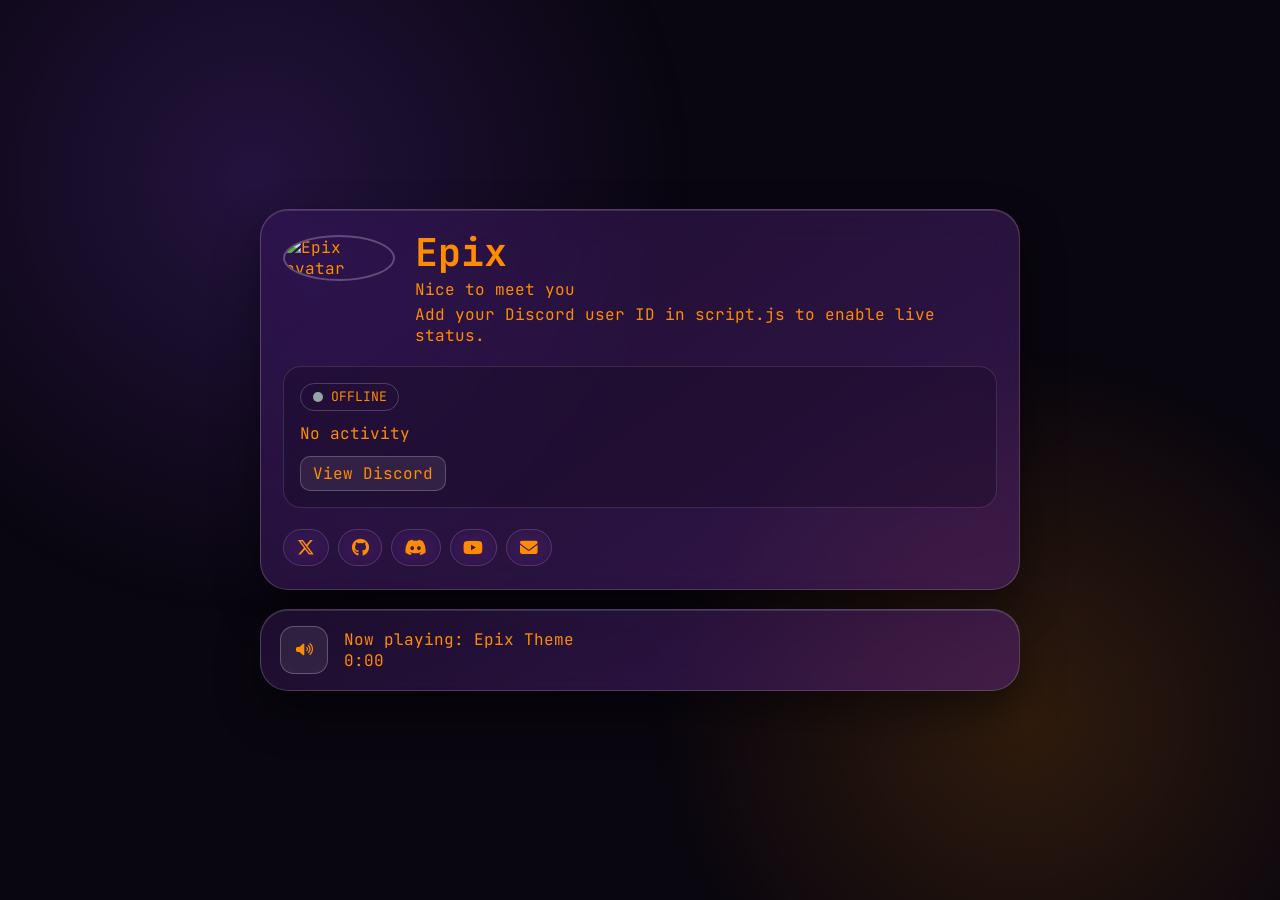
==== index.html @ b4834372 "Build Epix glass profile landing page Co-authored-by: furreddev <278587715+furreddev@users.noreply.g" ====
<!DOCTYPE html>
<html lang="en">
  <head>
    <meta charset="UTF-8" />
    <meta name="viewport" content="width=device-width, initial-scale=1.0" />
    <title>Epix</title>
    <link rel="preconnect" href="https://fonts.googleapis.com" />
    <link rel="preconnect" href="https://fonts.gstatic.com" crossorigin />
    <link
      href="https://fonts.googleapis.com/css2?family=JetBrains+Mono:wght@400;600;700&display=swap"
      rel="stylesheet"
    />
    <link
      rel="stylesheet"
      href="https://cdnjs.cloudflare.com/ajax/libs/font-awesome/6.5.2/css/all.min.css"
      integrity="sha512-SnH5WK+bZxgPHs44uWix+LLJAJ9/2PkPKZ5QiAj6Ta86w+fsb2TkR4j8QxihfU7V1L0Xbgc7PoWv4r5R9EJfNQ=="
      crossorigin="anonymous"
      referrerpolicy="no-referrer"
    />
    <link rel="stylesheet" href="/styles.css" />
  </head>
  <body>
    <div class="bg-layer" aria-hidden="true"></div>
    <div class="bg-overlay" aria-hidden="true"></div>

    <main class="page" id="page">
      <section class="card parallax" data-depth="0.06">
        <header class="hero">
          <div class="avatar-wrap">
            <img id="avatar" class="avatar" alt="Epix avatar" />
            <img id="avatarDecoration" class="avatar-decoration hidden" alt="Avatar decoration" />
          </div>
          <div class="hero-meta">
            <h1 id="displayName">Epix</h1>
            <p class="subtitle">Nice to meet you</p>
            <p id="guildTag" class="meta-line"></p>
            <p id="discordStatus" class="meta-line">Loading Discord status...</p>
          </div>
        </header>

        <section class="live-panel parallax" data-depth="0.1">
          <div class="status-pill" id="statusPill">
            <span class="status-dot"></span>
            <span id="statusText">offline</span>
          </div>
          <p id="activityText" class="activity">No activity</p>
          <a id="discordProfileLink" class="glass-btn" href="#" target="_blank" rel="noreferrer">View Discord</a>
        </section>

        <nav class="links parallax" data-depth="0.14" id="socialLinks" aria-label="Social links">
          <span class="liquid-slider" id="liquidSlider" aria-hidden="true"></span>
        </nav>

        <p id="secretHint" class="secret hidden">🔐 Secret unlocked: <a href="/epixssecret">/epixssecret</a></p>
      </section>

      <section class="player parallax" data-depth="0.12">
        <button id="musicToggle" class="icon-btn" aria-label="Toggle music">
          <i class="fa-solid fa-volume-high"></i>
        </button>
        <div class="track-meta">
          <p id="trackTitle">Now playing: Epix Theme</p>
          <p id="trackTime">0:00</p>
        </div>
        <audio id="audio" preload="metadata" loop></audio>
      </section>
    </main>

    <script src="/script.js" type="module"></script>
  </body>
</html>
---- styles.css ----
:root {
  --orange: #ff8c00;
  --orange-soft: #ffaf47;
  --ink: #100913;
  --glass: rgba(57, 26, 87, 0.42);
  --glass-strong: rgba(82, 35, 119, 0.56);
  --border: rgba(255, 255, 255, 0.18);
}

* {
  box-sizing: border-box;
}

html,
body {
  margin: 0;
  min-height: 100%;
  font-family: "JetBrains Mono", monospace;
  color: var(--orange);
  overflow: hidden;
  background: #09060f;
}

body {
  position: relative;
}

.bg-layer,
.bg-overlay {
  position: fixed;
  inset: 0;
  pointer-events: none;
}

.bg-layer {
  background: url("https://github.com/user-attachments/assets/e97b6171-0906-4d56-8779-c8ed8e560cd1") center/cover no-repeat;
  transform: scale(1.06);
}

.bg-overlay {
  background: radial-gradient(circle at 20% 20%, rgba(143, 73, 255, 0.2), transparent 35%),
    radial-gradient(circle at 80% 80%, rgba(255, 138, 0, 0.16), transparent 30%);
}

.page {
  position: relative;
  min-height: 100vh;
  display: grid;
  place-content: center;
  gap: 1.2rem;
  z-index: 1;
  padding: 1.5rem;
}

.card,
.player {
  width: min(90vw, 760px);
  backdrop-filter: blur(20px) saturate(145%);
  -webkit-backdrop-filter: blur(20px) saturate(145%);
  border: 1px solid var(--border);
  background: linear-gradient(145deg, var(--glass), var(--glass-strong));
  border-radius: 28px;
  box-shadow: inset 0 1px 0 rgba(255, 255, 255, 0.12), 0 20px 45px rgba(0, 0, 0, 0.45);
}

.card {
  padding: 1.4rem;
}

.hero {
  display: flex;
  gap: 1.2rem;
  align-items: center;
}

.avatar-wrap {
  width: 112px;
  height: 112px;
  position: relative;
  flex-shrink: 0;
}

.avatar {
  width: 100%;
  height: 100%;
  border-radius: 50%;
  border: 2px solid rgba(255, 255, 255, 0.25);
  object-fit: cover;
}

.avatar-decoration {
  position: absolute;
  inset: -7%;
  width: 114%;
  height: 114%;
  object-fit: contain;
  pointer-events: none;
}

.hero-meta h1 {
  margin: 0;
  font-size: clamp(2rem, 3vw, 2.55rem);
  line-height: 1.1;
}

.subtitle,
.meta-line {
  margin: 0.25rem 0;
}

.live-panel {
  margin-top: 1rem;
  padding: 1rem;
  border-radius: 18px;
  border: 1px solid rgba(255, 255, 255, 0.12);
  background: rgba(22, 10, 32, 0.35);
}

.status-pill {
  display: inline-flex;
  align-items: center;
  gap: 0.5rem;
  padding: 0.28rem 0.72rem;
  border-radius: 999px;
  border: 1px solid rgba(255, 255, 255, 0.2);
  font-size: 0.82rem;
  text-transform: uppercase;
}

.status-dot {
  width: 0.62rem;
  height: 0.62rem;
  border-radius: 50%;
  background: #95a5a6;
}

.activity {
  margin: 0.75rem 0;
}

.glass-btn {
  display: inline-block;
  color: var(--orange);
  text-decoration: none;
  border-radius: 10px;
  padding: 0.4rem 0.75rem;
  border: 1px solid rgba(255, 255, 255, 0.22);
  background: rgba(255, 255, 255, 0.08);
}

.links {
  margin-top: 1.3rem;
  position: relative;
  display: flex;
  gap: 0.55rem;
  flex-wrap: wrap;
}

.social-link {
  position: relative;
  color: var(--orange);
  text-decoration: none;
  border: 1px solid rgba(255, 255, 255, 0.16);
  border-radius: 999px;
  padding: 0.55rem 0.8rem;
  display: inline-flex;
  align-items: center;
  justify-content: center;
  min-width: 2.5rem;
  backdrop-filter: blur(8px);
  z-index: 1;
}

.social-link i {
  font-size: 1.1rem;
}

.liquid-slider {
  position: absolute;
  left: 0;
  top: 0;
  width: 2.5rem;
  height: 2.5rem;
  border-radius: 999px;
  background: radial-gradient(circle at 30% 30%, rgba(255, 255, 255, 0.26), rgba(255, 140, 0, 0.28));
  border: 1px solid rgba(255, 255, 255, 0.3);
  pointer-events: none;
  opacity: 0;
  transition: transform 220ms ease, width 220ms ease, opacity 220ms ease;
  backdrop-filter: blur(18px) saturate(140%);
  -webkit-backdrop-filter: blur(18px) saturate(140%);
}

.secret {
  margin-top: 1rem;
  font-size: 0.92rem;
}

.secret a {
  color: var(--orange-soft);
}

.player {
  display: flex;
  align-items: center;
  gap: 1rem;
  padding: 1rem 1.2rem;
}

.icon-btn {
  width: 3rem;
  height: 3rem;
  border-radius: 14px;
  border: 1px solid rgba(255, 255, 255, 0.24);
  background: rgba(255, 255, 255, 0.08);
  color: var(--orange);
  cursor: pointer;
}

.track-meta p {
  margin: 0;
}

.hidden {
  display: none !important;
}

@media (max-width: 700px) {
  .page {
    padding: 0.9rem;
  }

  .hero {
    flex-direction: column;
    align-items: flex-start;
  }

  .avatar-wrap {
    width: 96px;
    height: 96px;
  }
}
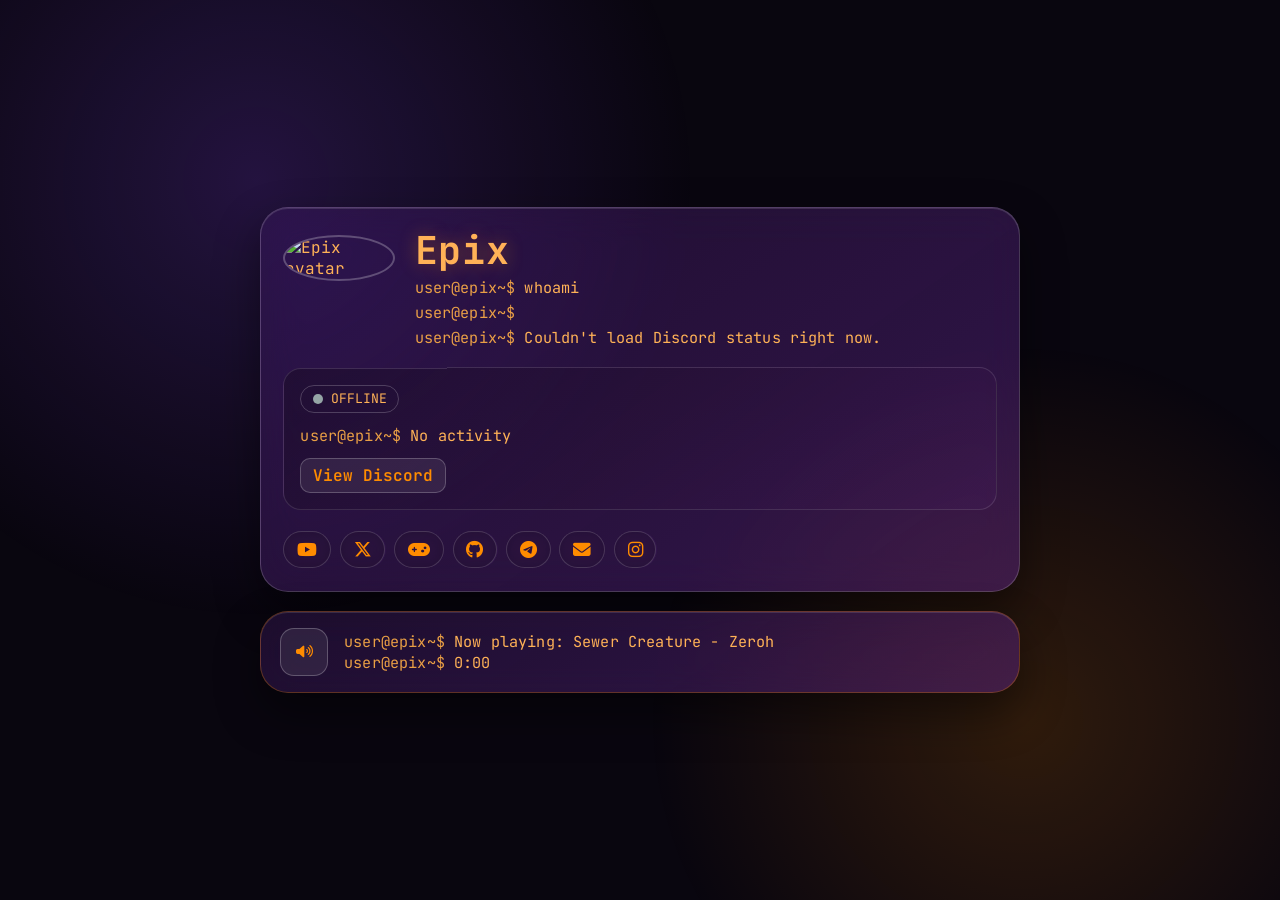
==== commit 217d878b: "Add terminal theme and music folder config Co-authored-by: furreddev <278587715+furreddev@users.nore" ====
--- a/index.html
+++ b/index.html
@@ -32,9 +32,9 @@
           </div>
           <div class="hero-meta">
             <h1 id="displayName">Epix</h1>
-            <p class="subtitle">Nice to meet you</p>
-            <p id="guildTag" class="meta-line"></p>
-            <p id="discordStatus" class="meta-line">Loading Discord status...</p>
+            <p class="subtitle terminal-line">whoami</p>
+            <p id="guildTag" class="meta-line terminal-line"></p>
+            <p id="discordStatus" class="meta-line terminal-line">Loading Discord status...</p>
           </div>
         </header>
 
@@ -43,7 +43,7 @@
             <span class="status-dot"></span>
             <span id="statusText">offline</span>
           </div>
-          <p id="activityText" class="activity">No activity</p>
+          <p id="activityText" class="activity terminal-line">No activity</p>
           <a id="discordProfileLink" class="glass-btn" href="#" target="_blank" rel="noreferrer">View Discord</a>
         </section>
 
@@ -59,8 +59,8 @@
           <i class="fa-solid fa-volume-high"></i>
         </button>
         <div class="track-meta">
-          <p id="trackTitle">Now playing: Epix Theme</p>
-          <p id="trackTime">0:00</p>
+          <p id="trackTitle" class="terminal-line">Now playing: Epix Theme</p>
+          <p id="trackTime" class="terminal-line">0:00</p>
         </div>
         <audio id="audio" preload="metadata" loop></audio>
       </section>
--- a/styles.css
+++ b/styles.css
@@ -1,6 +1,7 @@
 :root {
   --orange: #ff8c00;
   --orange-soft: #ffaf47;
+  --orange-bright: #ffb257;
   --ink: #100913;
   --glass: rgba(57, 26, 87, 0.42);
   --glass-strong: rgba(82, 35, 119, 0.56);
@@ -61,6 +62,7 @@
   background: linear-gradient(145deg, var(--glass), var(--glass-strong));
   border-radius: 28px;
   box-shadow: inset 0 1px 0 rgba(255, 255, 255, 0.12), 0 20px 45px rgba(0, 0, 0, 0.45);
+  color: var(--orange-bright);
 }
 
 .card {
@@ -101,11 +103,24 @@
   margin: 0;
   font-size: clamp(2rem, 3vw, 2.55rem);
   line-height: 1.1;
+  letter-spacing: 0.02em;
+  text-shadow: 0 0 18px rgba(255, 140, 0, 0.35);
 }
 
 .subtitle,
 .meta-line {
   margin: 0.25rem 0;
+}
+
+.terminal-line {
+  font-size: 0.95rem;
+  letter-spacing: 0.01em;
+}
+
+.terminal-line::before {
+  content: "user@epix~$ ";
+  color: var(--orange-soft);
+  opacity: 0.9;
 }
 
 .live-panel {
@@ -113,7 +128,7 @@
   padding: 1rem;
   border-radius: 18px;
   border: 1px solid rgba(255, 255, 255, 0.12);
-  background: rgba(22, 10, 32, 0.35);
+  background: linear-gradient(145deg, rgba(22, 10, 32, 0.45), rgba(72, 30, 94, 0.28));
 }
 
 .status-pill {
@@ -146,6 +161,7 @@
   padding: 0.4rem 0.75rem;
   border: 1px solid rgba(255, 255, 255, 0.22);
   background: rgba(255, 255, 255, 0.08);
+  font-weight: 600;
 }
 
 .links {
@@ -169,6 +185,7 @@
   min-width: 2.5rem;
   backdrop-filter: blur(8px);
   z-index: 1;
+  background: rgba(28, 14, 37, 0.45);
 }
 
 .social-link i {
@@ -194,6 +211,7 @@
 .secret {
   margin-top: 1rem;
   font-size: 0.92rem;
+  color: var(--orange-bright);
 }
 
 .secret a {
@@ -205,6 +223,7 @@
   align-items: center;
   gap: 1rem;
   padding: 1rem 1.2rem;
+  border-color: rgba(255, 140, 0, 0.28);
 }
 
 .icon-btn {
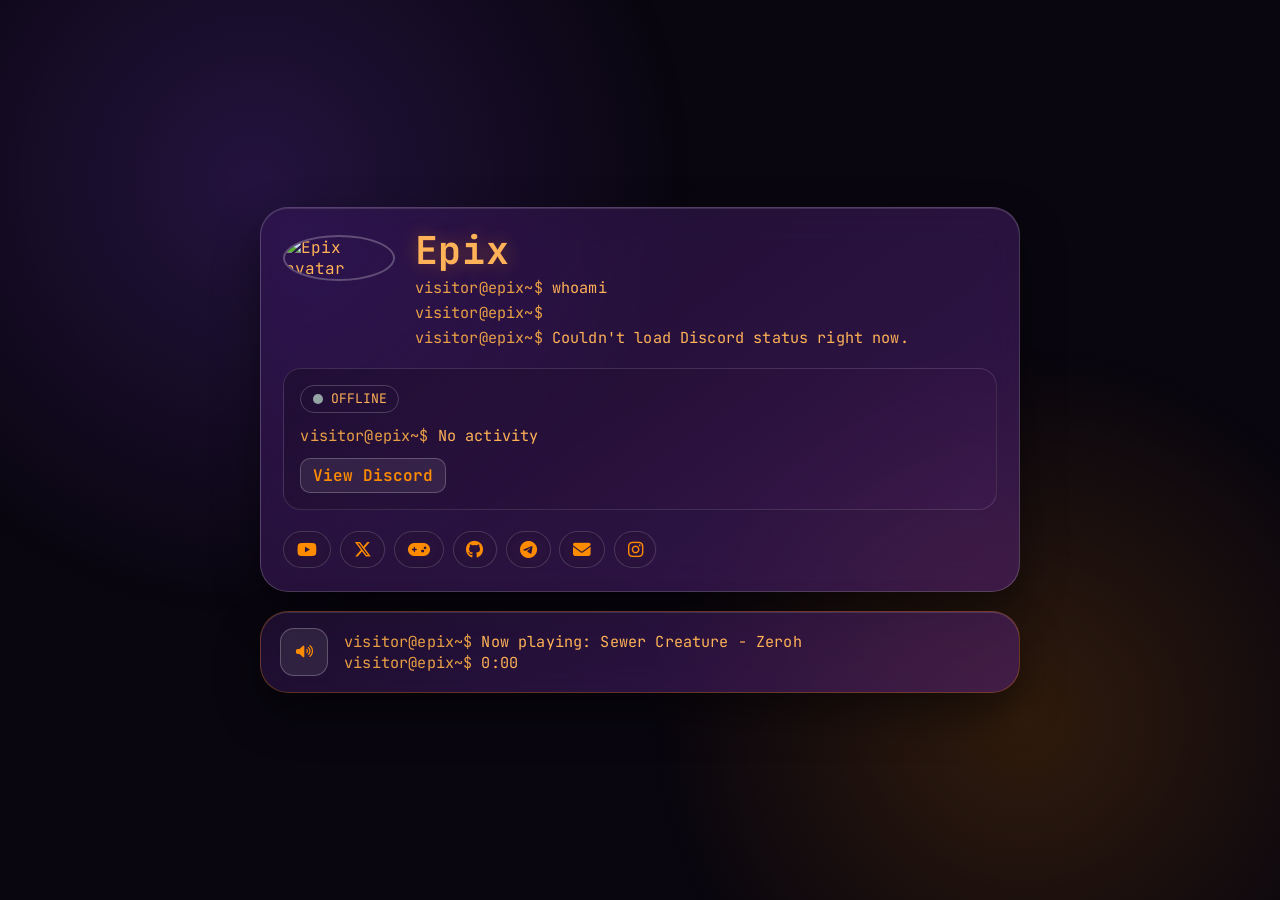
==== commit bc8a8c95: "Fix GitHub Pages asset and route paths Co-authored-by: furreddev <278587715+furreddev@users.noreply." ====
--- a/index.html
+++ b/index.html
@@ -17,7 +17,7 @@
       crossorigin="anonymous"
       referrerpolicy="no-referrer"
     />
-    <link rel="stylesheet" href="/styles.css" />
+    <link rel="stylesheet" href="./styles.css" />
   </head>
   <body>
     <div class="bg-layer" aria-hidden="true"></div>
@@ -51,7 +51,7 @@
           <span class="liquid-slider" id="liquidSlider" aria-hidden="true"></span>
         </nav>
 
-        <p id="secretHint" class="secret hidden">🔐 Secret unlocked: <a href="/epixssecret">/epixssecret</a></p>
+        <p id="secretHint" class="secret hidden">🔐 Secret unlocked: <a href="./epixssecret/">/epixssecret</a></p>
       </section>
 
       <section class="player parallax" data-depth="0.12">
@@ -66,6 +66,6 @@
       </section>
     </main>
 
-    <script src="/script.js" type="module"></script>
+    <script src="./script.js" type="module"></script>
   </body>
 </html>
--- a/styles.css
+++ b/styles.css
@@ -118,7 +118,7 @@
 }
 
 .terminal-line::before {
-  content: "user@epix~$ ";
+  content: "visitor@epix~$ ";
   color: var(--orange-soft);
   opacity: 0.9;
 }
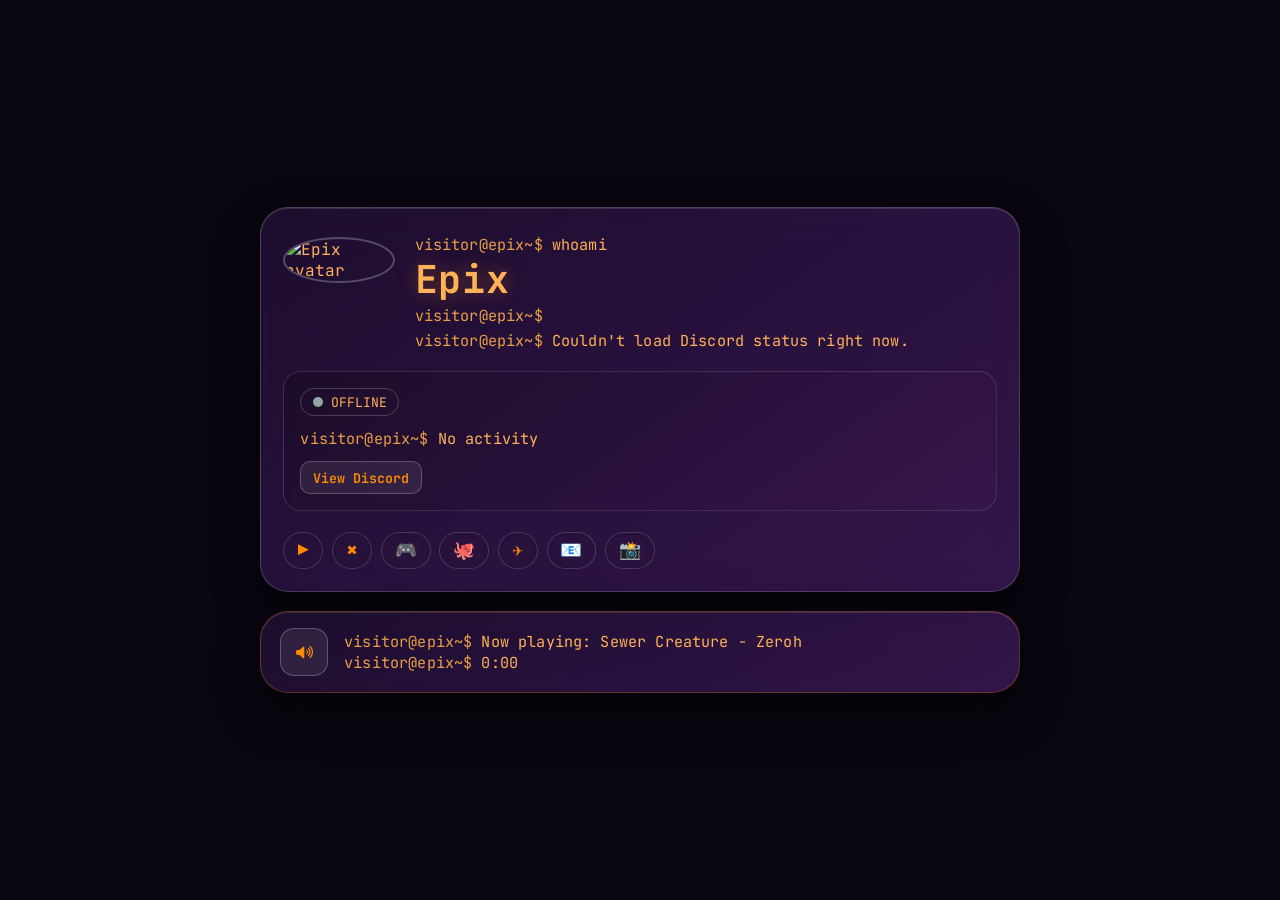
==== commit 5bb791c3: "Add Discord inspector panel and tilt parallax Co-authored-by: furreddev <278587715+furreddev@users.n" ====
--- a/index.html
+++ b/index.html
@@ -20,9 +20,6 @@
     <link rel="stylesheet" href="./styles.css" />
   </head>
   <body>
-    <div class="bg-layer" aria-hidden="true"></div>
-    <div class="bg-overlay" aria-hidden="true"></div>
-
     <main class="page" id="page">
       <section class="card parallax" data-depth="0.06">
         <header class="hero">
@@ -31,8 +28,8 @@
             <img id="avatarDecoration" class="avatar-decoration hidden" alt="Avatar decoration" />
           </div>
           <div class="hero-meta">
+            <p class="subtitle terminal-line">whoami</p>
             <h1 id="displayName">Epix</h1>
-            <p class="subtitle terminal-line">whoami</p>
             <p id="guildTag" class="meta-line terminal-line"></p>
             <p id="discordStatus" class="meta-line terminal-line">Loading Discord status...</p>
           </div>
@@ -44,7 +41,7 @@
             <span id="statusText">offline</span>
           </div>
           <p id="activityText" class="activity terminal-line">No activity</p>
-          <a id="discordProfileLink" class="glass-btn" href="#" target="_blank" rel="noreferrer">View Discord</a>
+          <button id="discordProfileButton" class="glass-btn" type="button">View Discord</button>
         </section>
 
         <nav class="links parallax" data-depth="0.14" id="socialLinks" aria-label="Social links">
@@ -64,6 +61,15 @@
         </div>
         <audio id="audio" preload="metadata" loop></audio>
       </section>
+
+      <aside id="discordInspector" class="discord-inspector" aria-hidden="true">
+        <div class="inspector-head">
+          <h2>Discord Inspector</h2>
+          <button id="closeInspector" class="close-inspector" type="button" aria-label="Close Discord inspector">✕</button>
+        </div>
+        <p id="inspectorCommand" class="terminal-line inspector-command"></p>
+        <pre id="inspectorOutput" class="inspector-output"></pre>
+      </aside>
     </main>
 
     <script src="./script.js" type="module"></script>
--- a/styles.css
+++ b/styles.css
@@ -24,23 +24,6 @@
 
 body {
   position: relative;
-}
-
-.bg-layer,
-.bg-overlay {
-  position: fixed;
-  inset: 0;
-  pointer-events: none;
-}
-
-.bg-layer {
-  background: url("https://github.com/user-attachments/assets/e97b6171-0906-4d56-8779-c8ed8e560cd1") center/cover no-repeat;
-  transform: scale(1.06);
-}
-
-.bg-overlay {
-  background: radial-gradient(circle at 20% 20%, rgba(143, 73, 255, 0.2), transparent 35%),
-    radial-gradient(circle at 80% 80%, rgba(255, 138, 0, 0.16), transparent 30%);
 }
 
 .page {
@@ -63,6 +46,8 @@
   border-radius: 28px;
   box-shadow: inset 0 1px 0 rgba(255, 255, 255, 0.12), 0 20px 45px rgba(0, 0, 0, 0.45);
   color: var(--orange-bright);
+  transform-style: preserve-3d;
+  transition: transform 140ms ease;
 }
 
 .card {
@@ -162,6 +147,8 @@
   border: 1px solid rgba(255, 255, 255, 0.22);
   background: rgba(255, 255, 255, 0.08);
   font-weight: 600;
+  font-family: inherit;
+  cursor: pointer;
 }
 
 .links {
@@ -188,8 +175,69 @@
   background: rgba(28, 14, 37, 0.45);
 }
 
-.social-link i {
+.social-link-icon {
   font-size: 1.1rem;
+  line-height: 1;
+}
+
+.discord-inspector {
+  position: fixed;
+  top: 1rem;
+  right: 1rem;
+  width: min(92vw, 430px);
+  max-height: calc(100vh - 2rem);
+  overflow: auto;
+  border-radius: 18px;
+  border: 1px solid rgba(255, 255, 255, 0.22);
+  background: rgba(9, 6, 15, 0.95);
+  color: var(--orange-bright);
+  padding: 0.9rem;
+  transform: translateX(120%);
+  opacity: 0;
+  pointer-events: none;
+  transition: transform 280ms ease, opacity 280ms ease;
+  z-index: 5;
+}
+
+.discord-inspector.open {
+  transform: translateX(0);
+  opacity: 1;
+  pointer-events: auto;
+}
+
+.inspector-head {
+  display: flex;
+  align-items: center;
+  justify-content: space-between;
+  gap: 0.6rem;
+}
+
+.inspector-head h2 {
+  margin: 0;
+  font-size: 1rem;
+}
+
+.close-inspector {
+  border: 1px solid rgba(255, 255, 255, 0.24);
+  background: rgba(255, 255, 255, 0.08);
+  color: var(--orange);
+  border-radius: 9px;
+  width: 2rem;
+  height: 2rem;
+  cursor: pointer;
+}
+
+.inspector-command {
+  margin: 0.8rem 0 0.5rem;
+  min-height: 1.2rem;
+}
+
+.inspector-output {
+  margin: 0;
+  white-space: pre-wrap;
+  word-break: break-word;
+  font: 0.85rem/1.35 "JetBrains Mono", monospace;
+  color: var(--orange-soft);
 }
 
 .liquid-slider {
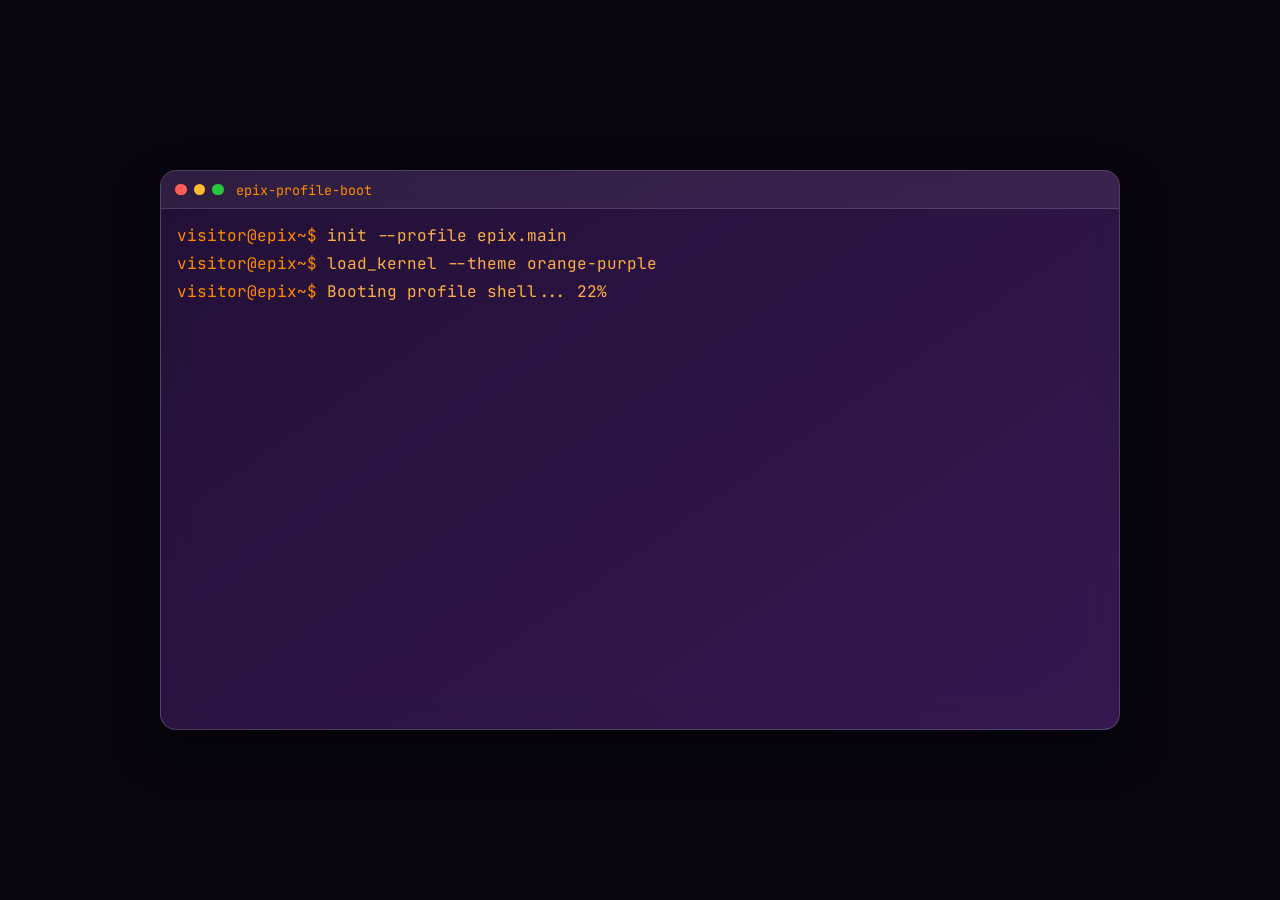
==== commit 72ef5048: "Apply remaining changes Co-authored-by: furreddev <278587715+furreddev@users.noreply.github.com>" ====
--- a/index.html
+++ b/index.html
@@ -20,7 +20,25 @@
     <link rel="stylesheet" href="./styles.css" />
   </head>
   <body>
-    <main class="page" id="page">
+    <section id="bootOverlay" class="boot-overlay" aria-label="Site boot animation">
+      <div class="boot-window">
+        <header class="boot-window-bar">
+          <div class="boot-lights" aria-hidden="true">
+            <span class="boot-light red"></span>
+            <span class="boot-light yellow"></span>
+            <span class="boot-light green"></span>
+          </div>
+          <span class="boot-title">epix-profile-boot</span>
+        </header>
+        <div id="bootTerminal" class="boot-terminal">
+          <div id="bootLog"></div>
+          <p id="bootStatus" class="boot-status">Booting profile shell... 0%</p>
+          <p id="bootPrompt" class="boot-prompt hidden">Press Enter to continue</p>
+        </div>
+      </div>
+    </section>
+
+    <main class="page boot-hidden" id="page">
       <section class="card parallax" data-depth="0.06">
         <header class="hero">
           <div class="avatar-wrap">
--- a/styles.css
+++ b/styles.css
@@ -24,6 +24,108 @@
 
 body {
   position: relative;
+}
+
+.boot-hidden {
+  visibility: hidden;
+}
+
+.boot-overlay {
+  position: fixed;
+  inset: 0;
+  z-index: 20;
+  display: grid;
+  place-items: center;
+  padding: 1rem;
+  background: #09060f;
+}
+
+.boot-overlay.done {
+  opacity: 0;
+  pointer-events: none;
+  transition: opacity 320ms ease;
+}
+
+.boot-window {
+  width: min(960px, 95vw);
+  border-radius: 16px;
+  overflow: hidden;
+  border: 1px solid var(--border);
+  box-shadow: 0 20px 50px rgba(0, 0, 0, 0.45);
+  background: linear-gradient(145deg, rgba(57, 26, 87, 0.52), rgba(82, 35, 119, 0.62));
+  backdrop-filter: blur(18px) saturate(140%);
+  -webkit-backdrop-filter: blur(18px) saturate(140%);
+}
+
+.boot-window-bar {
+  display: flex;
+  align-items: center;
+  gap: 0.75rem;
+  padding: 0.6rem 0.9rem;
+  border-bottom: 1px solid rgba(255, 255, 255, 0.14);
+  background: rgba(255, 255, 255, 0.06);
+}
+
+.boot-lights {
+  display: flex;
+  gap: 0.44rem;
+}
+
+.boot-light {
+  width: 0.72rem;
+  height: 0.72rem;
+  border-radius: 50%;
+}
+
+.boot-light.red {
+  background: #ff5f56;
+}
+
+.boot-light.yellow {
+  background: #ffbd2e;
+}
+
+.boot-light.green {
+  background: #27c93f;
+}
+
+.boot-title {
+  font-size: 0.84rem;
+  color: var(--orange);
+}
+
+.boot-terminal {
+  padding: 1rem;
+  min-height: min(70vh, 520px);
+  max-height: min(70vh, 520px);
+  overflow: auto;
+  line-height: 1.4;
+}
+
+.boot-log-line,
+.boot-status,
+.boot-prompt {
+  margin: 0 0 0.35rem;
+  color: var(--orange-soft);
+  white-space: pre-wrap;
+}
+
+.boot-log-line::before,
+.boot-status::before,
+.boot-prompt::before {
+  content: "visitor@epix~$ ";
+  color: var(--orange);
+}
+
+.boot-prompt {
+  color: #ffd9a5;
+  animation: boot-pulse 800ms steps(1, end) infinite;
+}
+
+@keyframes boot-pulse {
+  50% {
+    opacity: 0.45;
+  }
 }
 
 .page {
@@ -293,6 +395,10 @@
 }
 
 @media (max-width: 700px) {
+  .boot-terminal {
+    min-height: 68vh;
+  }
+
   .page {
     padding: 0.9rem;
   }
